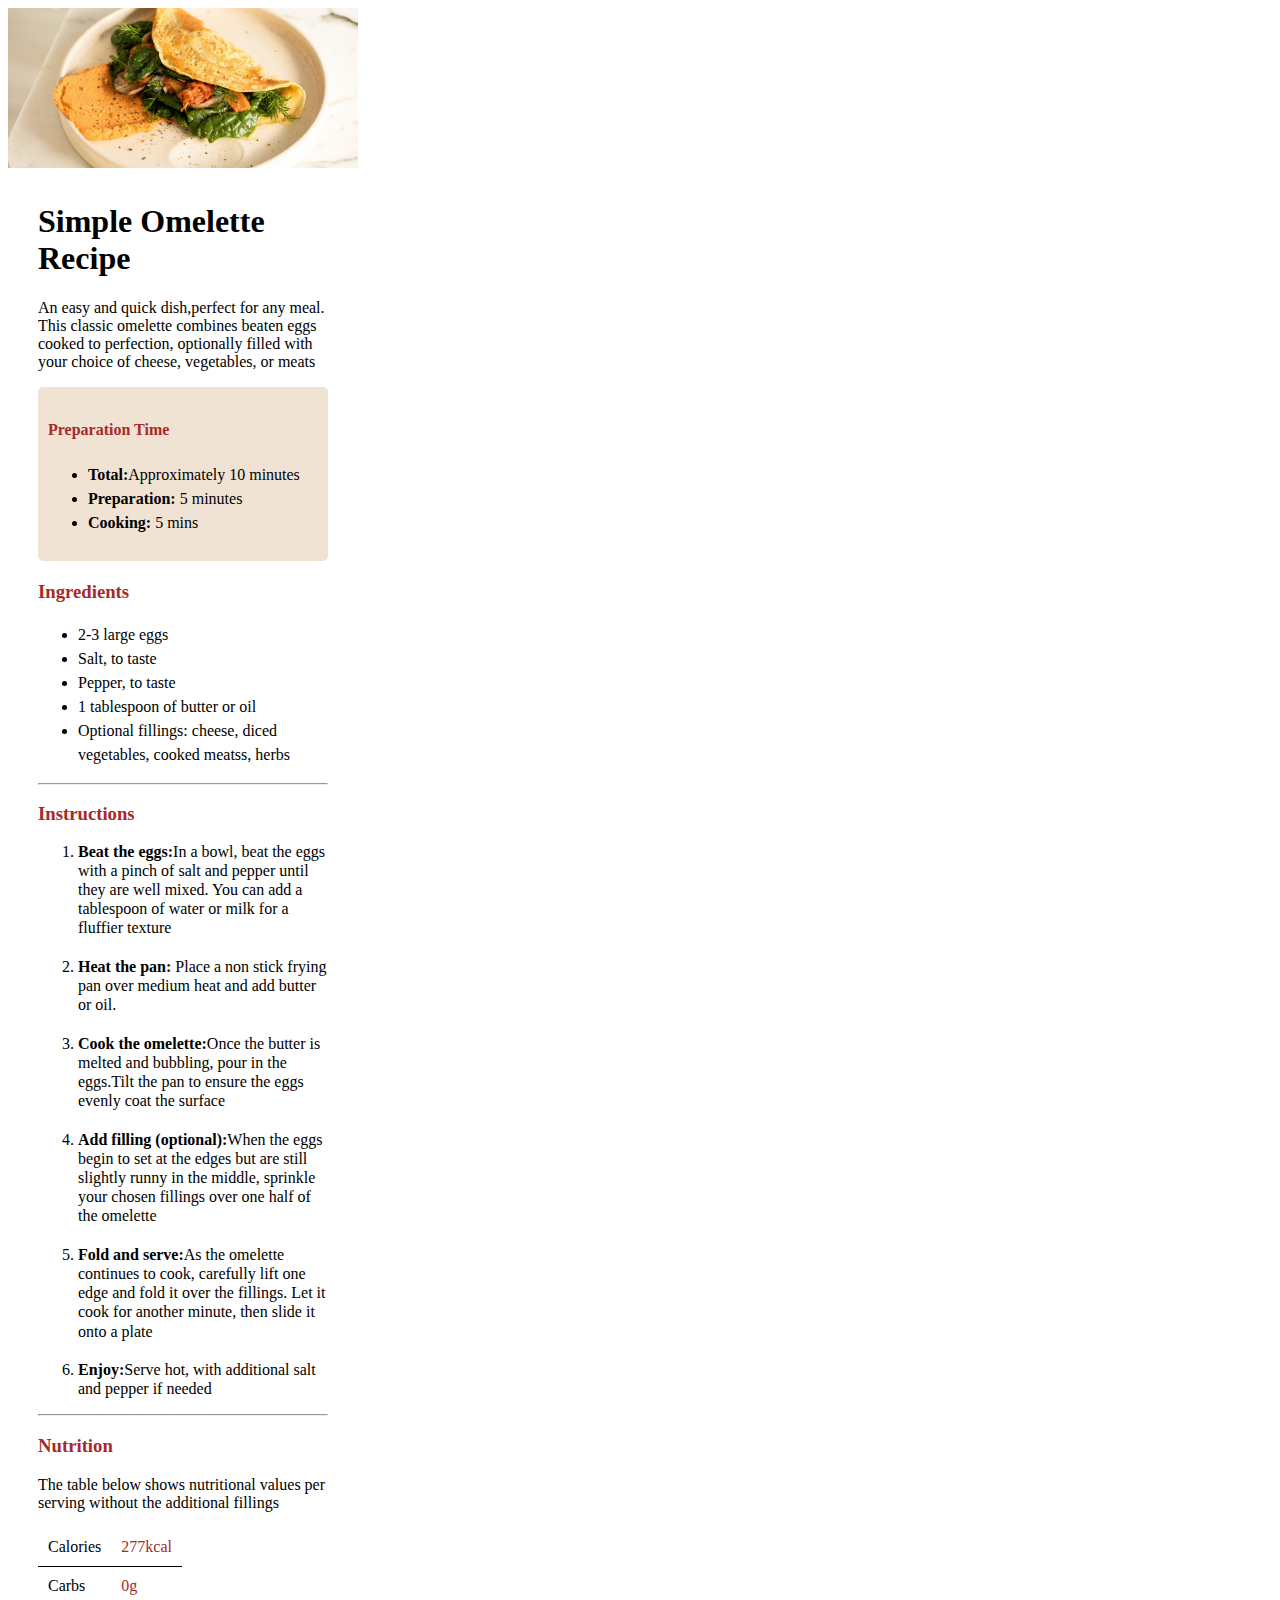
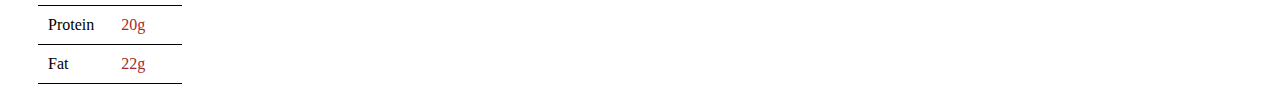
==== index.html @ 5f6d9f62 "....ommlets first commit" ====
<!DOCTYPE html>
<html lang="en">
<head>
    <meta charset="UTF-8">
    <meta name="viewport" content="width=device-width, initial-scale=1.0">
    <title>Omelete preparation</title>
    <link rel="stylesheet" href="omelette.css">
</head>
<body>
    <img src="image/image-omelette.jpeg" alt="A picture of an omelete">
    <div class="body">
    <span class="recipe"><h1>Simple Omelette Recipe</h1></span>
    <p>An easy and quick dish,perfect for any meal. This classic omelette combines beaten eggs cooked to perfection, optionally filled with your choice of cheese, vegetables, or meats</p>
<div class="preparation">
    <span class="head"><h4>Preparation Time</h4></span>
    <ul>
        <li><strong>Total:</strong>Approximately 10 minutes</li>
        <li><strong>Preparation:</strong> 5 minutes</li>
        <li><strong>Cooking:</strong> 5 mins</li>
    </ul>
</div>
<div class="ingredients-used">
<span class="head"><h3>Ingredients</h3></span>
<ul>
    <li>2-3 large eggs</li>
    <li>Salt, to taste</li>
    <li>Pepper, to taste</li>
    <li>1 tablespoon of butter or oil</li>
    <li>Optional fillings: cheese, diced vegetables, cooked meatss, herbs</li>
</ul>
</div><hr>
<div class="cooking-instruction">
    <span class="head"><h3>Instructions</h3></span>
    <ol type="1">
        <li class="number"><strong>Beat the eggs:</strong>In a bowl, beat the eggs with a pinch of salt and pepper until they are well mixed. You can add a tablespoon of water or milk for a fluffier texture</li><br>
        <li class="number"><strong>Heat the pan: </strong>Place a non stick frying pan over medium heat and add butter or oil.</li><br>
        <li class="number"><strong>Cook the omelette:</strong>Once the butter is melted and bubbling, pour in the eggs.Tilt the pan to ensure the eggs evenly coat the surface</li><br>
        <li class="number"><strong>Add filling (optional):</strong>When the eggs begin to set at the edges but are still slightly runny in the middle, sprinkle your chosen fillings over one half of the omelette</li><br>
        <li class="number"><strong>Fold and serve:</strong>As the omelette continues to cook, carefully lift one edge and fold it over the fillings. Let it cook for another minute, then slide it onto a plate </li><br>
        <li class="number"><strong>Enjoy:</strong>Serve hot, with additional salt and pepper if needed</li>
    </ol>
</div><hr>
<div class="nutrition-value">
    <span class="head"><h3>Nutrition</h3></span>
    <p>The table below shows nutritional values per serving without the additional fillings</p>
    <table>
        <tr>
            <span class="name"><td>Calories</td></span>
            <td><span class="value">277kcal</span></td>
        </tr>
        <tr>
            <span class="name"><td>Carbs</td></span>
            <td><span class="value">0g</span></td>
        </tr>
        <tr>
            <span class="name"><td>Protein</td></span>
            <td><span class="value">20g</span></td>
        </tr>
        <tr>
            <span class="name"><td>Fat</td></span>
            <td><span class="value">22g</span></td>
        </tr>
    </table>
</div>
</div>
</body>
</html>
---- omelette.css ----
@layer base {
    :root {
        /* colors */
        --white: #ffffff;
        --green: #333d29;
        --coffee: #43281c;
        --vanilla: #f1e3d3;
        --lemon: #fbf2c0;
        --mocha: #7f4f24;
        --tan: #ddb892;
        --blue: #3e80b6;
    
        /* fonts */
        --decorative: "Montserrat", sans-serif;
        --sans: "Open Sans", sans-serif;
    
        /* font scale */
        --base-size: 1.2rem;
        --scale: 1.25;
        --xl: calc(var(--h1) * var(--scale) * var(--scale)); /* 7.15rem */
        --lg: calc(var(--h1) * var(--scale)); /* 4.575rem */
        --h1: calc(var(--h2) * var(--scale)); /* 3.66rem */
        --h2: calc(var(--h3) * var(--scale)); /* 2.93rem */
        --h3: calc(var(--h4) * var(--scale)); /* 2.34rem */
        --h4: calc(var(--h5) * var(--scale)); /* 1.875rem */
        --h5: calc(var(--h6) * var(--scale)); /* 1.5rem */
        --h6: var(--base-size); /* 1.2rem */
        --small: calc(var(--base-size) / var(--scale)); /* 0.96rem */
    
        /* other variables */
        --radius: 5px;
      }
    
      /* add border box sizing to the page right from the start */
      html {
        box-sizing: border-box;
      }
      *,
      *:before,
      *:after {
        box-sizing: inherit;
      }
body{
    background-color: white;
    max-width: 350px;
    align-content: center;
    /* border: 1rem solid black; */
     font-family:Cambria, Cochin, Georgia, Times, 'Times New Roman', serif;
    /* font-size: ;*/
    
     
}
img{
    max-width: 100%;

}
.body{
    margin: 0;
    padding: 10px 30px;
    font-weight:400; 
}
.recipe{
font-family:Georgia, 'Times New Roman', Times, serif;
}
.preparation{
    background-color: var(--vanilla);
    border-radius: var(--radius);
    padding: 10px;
    line-height: var(--h5);
}
.head{
    color: brown;
}
.ingredients-used{
    line-height: var(--h5);
   border: bottom 1px;
}
.cooking-instruction{
    line-height: var(--h6);
}
.value{
    color: brown;
    font-weight: 400;
}
table{
    border-collapse: collapse;
    border-spacing: 30px;
}
td{
    border-bottom: 0.5px solid #000;
    padding:10px;
}
.nutrition-value{
    margin-top: 10px;
}

}
@media(min-width: 700px){
    .recipe{
        max-width: 100%;
    }
    .body{
        max-width: 100%;
    }
    }
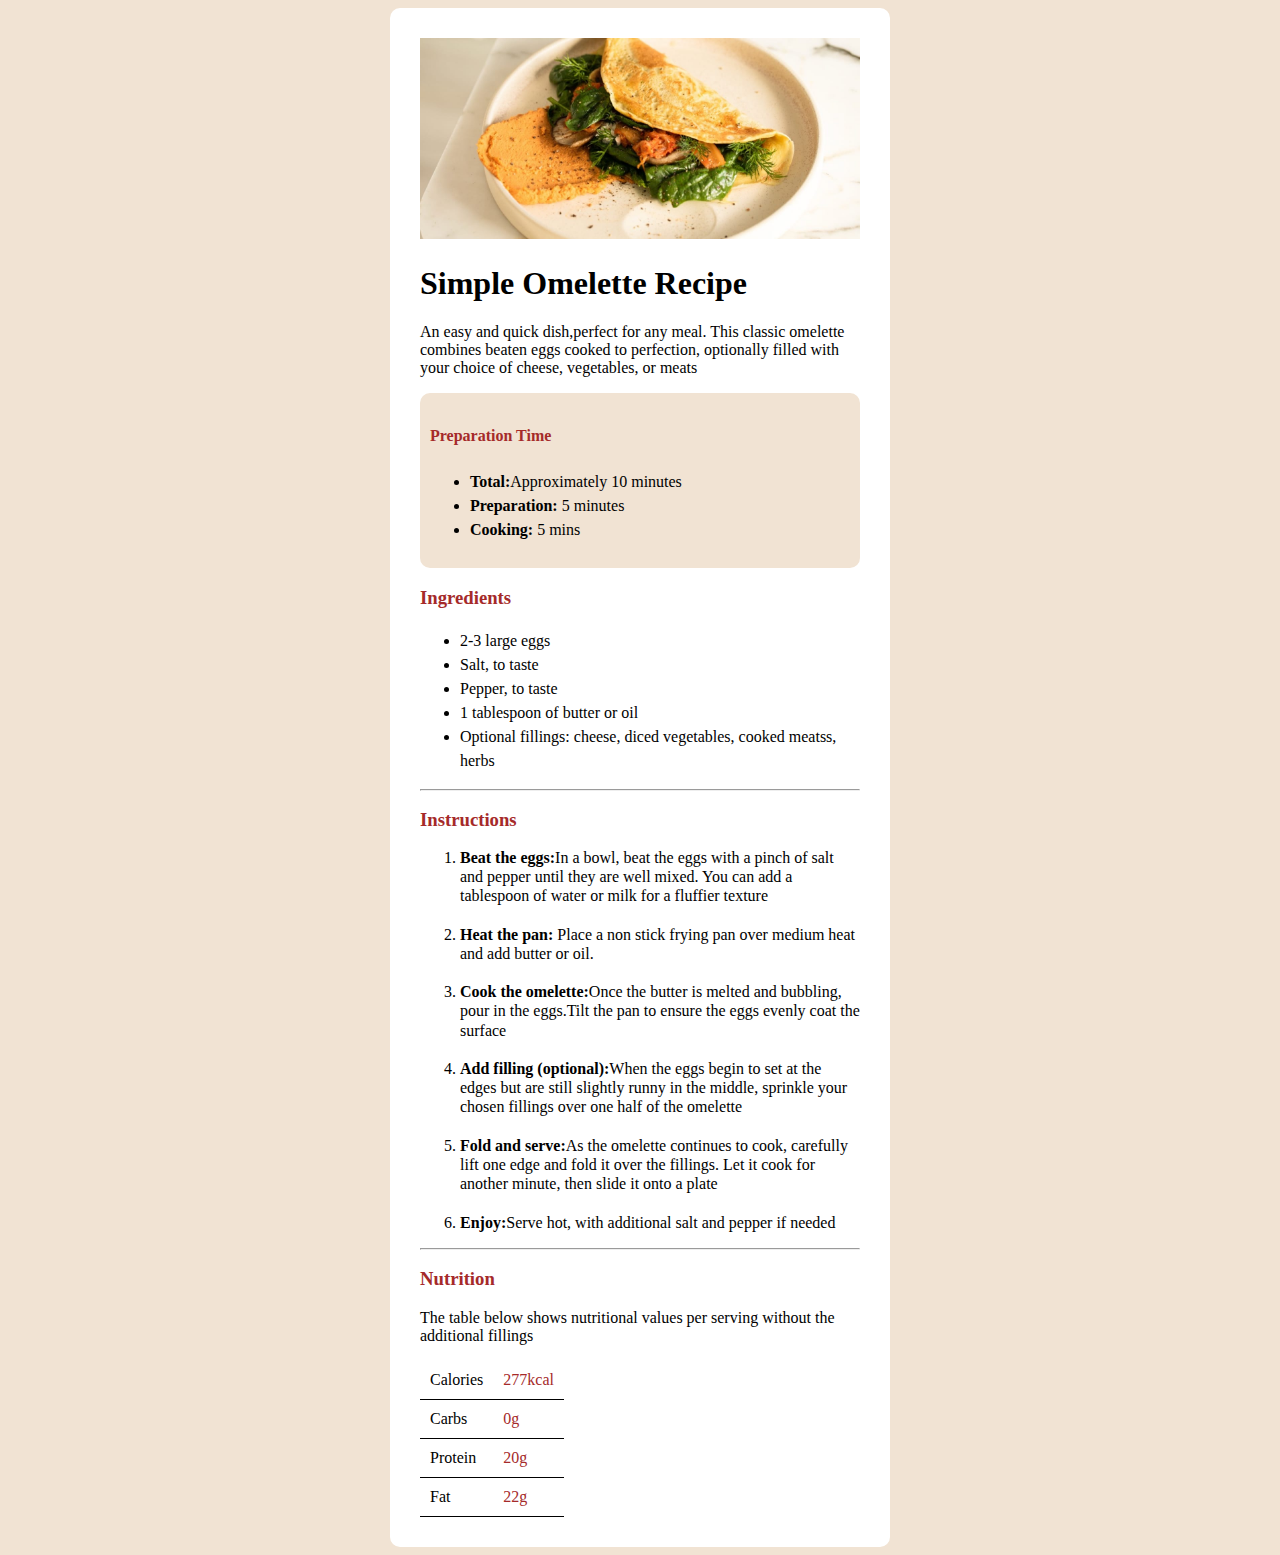
==== commit 5a07f955: "finalizing the media query" ====
--- a/index.html
+++ b/index.html
@@ -7,10 +7,12 @@
     <link rel="stylesheet" href="omelette.css">
 </head>
 <body>
-    <img src="image/image-omelette.jpeg" alt="A picture of an omelete">
-    <div class="body">
-    <span class="recipe"><h1>Simple Omelette Recipe</h1></span>
-    <p>An easy and quick dish,perfect for any meal. This classic omelette combines beaten eggs cooked to perfection, optionally filled with your choice of cheese, vegetables, or meats</p>
+
+    <div class="container">
+        <img src="image/image-omelette.jpeg" alt="A picture of an omelete">
+    
+        <span class="recipe"><h1>Simple Omelette Recipe</h1></span>
+        <p>An easy and quick dish,perfect for any meal. This classic omelette combines beaten eggs cooked to perfection, optionally filled with your choice of cheese, vegetables, or meats</p>
 <div class="preparation">
     <span class="head"><h4>Preparation Time</h4></span>
     <ul>
@@ -63,5 +65,7 @@
     </table>
 </div>
 </div>
+    </div>
+    
 </body>
 </html>--- a/omelette.css
+++ b/omelette.css
@@ -28,7 +28,7 @@
         --small: calc(var(--base-size) / var(--scale)); /* 0.96rem */
     
         /* other variables */
-        --radius: 5px;
+        --radius: 10px;
       }
     
       /* add border box sizing to the page right from the start */
@@ -42,7 +42,6 @@
       }
 body{
     background-color: white;
-    max-width: 350px;
     align-content: center;
     /* border: 1rem solid black; */
      font-family:Cambria, Cochin, Georgia, Times, 'Times New Roman', serif;
@@ -50,15 +49,18 @@
     
      
 }
+.container{
+    max-width: 350px;
+}
 img{
     max-width: 100%;
 
 }
-.body{
+/* .body{
     margin: 0;
     padding: 10px 30px;
     font-weight:400; 
-}
+} */
 .recipe{
 font-family:Georgia, 'Times New Roman', Times, serif;
 }
@@ -95,11 +97,24 @@
 }
 
 }
-@media(min-width: 700px){
-    .recipe{
+@media(min-width: 768px){
+    /* .recipe{
         max-width: 100%;
-    }
-    .body{
-        max-width: 100%;
+    } */
+    .container{
+        max-width: 700px;
     }
     }
+@media (min-width:1024px){
+    body{
+        padding: 1000;
+        background-color:var(--vanilla) ;
+    }
+    .container{
+        max-width: 500px;
+        background-color: white;
+        padding: 30px;
+        margin: 0 auto;
+        border-radius:var(--radius);
+    }
+}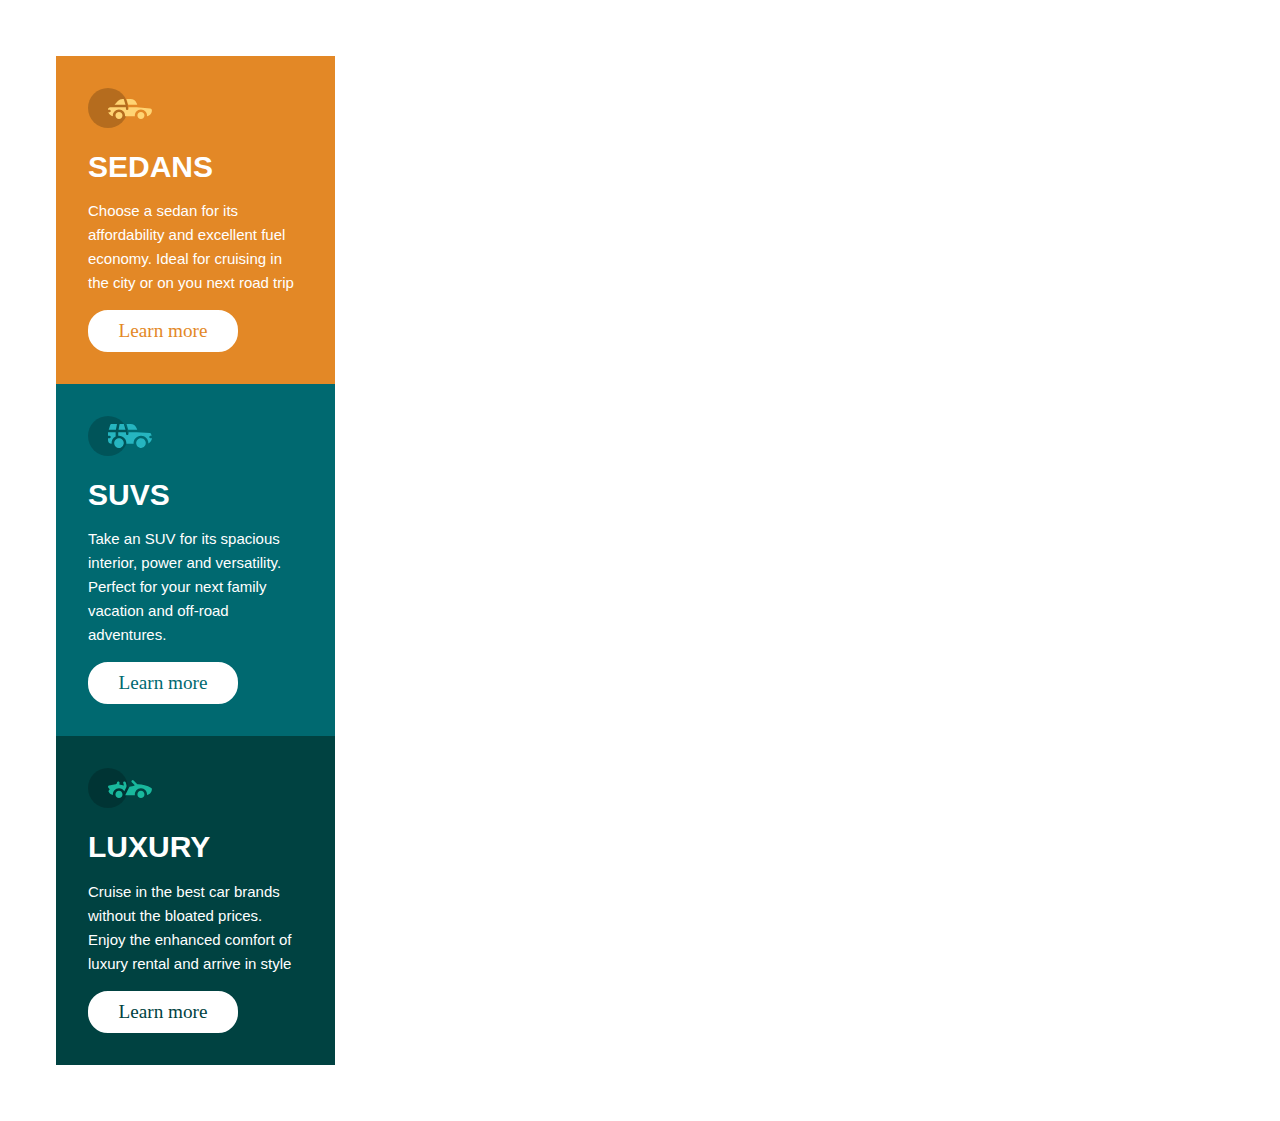
==== commit cf5ad591: "created an index.html" ====
--- a/index.html
+++ b/index.html
@@ -3,69 +3,30 @@
 <head>
     <meta charset="UTF-8">
     <meta name="viewport" content="width=device-width, initial-scale=1.0">
-    <title>Omelete preparation</title>
-    <link rel="stylesheet" href="omelette.css">
+    <title>Car models</title>
+    <link rel="stylesheet" href="cars.css">
 </head>
 <body>
+    <div class="car-models">
+    <div class="sedan-model">
+        <img src="image/icon-sedans.svg" alt="An icon of a sedan">
+<h1>SEDANS</h1>
+<p>Choose a sedan for its affordability and excellent fuel economy. Ideal for cruising in the city or on you next road trip</p>
+<a href="" target="_blank" class="button">Learn more</a>
+    </div>
 
-    <div class="container">
-        <img src="image/image-omelette.jpeg" alt="A picture of an omelete">
-    
-        <span class="recipe"><h1>Simple Omelette Recipe</h1></span>
-        <p>An easy and quick dish,perfect for any meal. This classic omelette combines beaten eggs cooked to perfection, optionally filled with your choice of cheese, vegetables, or meats</p>
-<div class="preparation">
-    <span class="head"><h4>Preparation Time</h4></span>
-    <ul>
-        <li><strong>Total:</strong>Approximately 10 minutes</li>
-        <li><strong>Preparation:</strong> 5 minutes</li>
-        <li><strong>Cooking:</strong> 5 mins</li>
-    </ul>
+<div class="suv-model">
+    <img src="image/icon-suvs.svg" alt="An icon of a sedan">
+<h1>SUVS</h1>
+<p>Take an SUV for its spacious interior, power and versatility. Perfect for your next family vacation and off-road adventures.</p>
+<a href="" target="_blank" class="button">Learn more</a>
 </div>
-<div class="ingredients-used">
-<span class="head"><h3>Ingredients</h3></span>
-<ul>
-    <li>2-3 large eggs</li>
-    <li>Salt, to taste</li>
-    <li>Pepper, to taste</li>
-    <li>1 tablespoon of butter or oil</li>
-    <li>Optional fillings: cheese, diced vegetables, cooked meatss, herbs</li>
-</ul>
-</div><hr>
-<div class="cooking-instruction">
-    <span class="head"><h3>Instructions</h3></span>
-    <ol type="1">
-        <li class="number"><strong>Beat the eggs:</strong>In a bowl, beat the eggs with a pinch of salt and pepper until they are well mixed. You can add a tablespoon of water or milk for a fluffier texture</li><br>
-        <li class="number"><strong>Heat the pan: </strong>Place a non stick frying pan over medium heat and add butter or oil.</li><br>
-        <li class="number"><strong>Cook the omelette:</strong>Once the butter is melted and bubbling, pour in the eggs.Tilt the pan to ensure the eggs evenly coat the surface</li><br>
-        <li class="number"><strong>Add filling (optional):</strong>When the eggs begin to set at the edges but are still slightly runny in the middle, sprinkle your chosen fillings over one half of the omelette</li><br>
-        <li class="number"><strong>Fold and serve:</strong>As the omelette continues to cook, carefully lift one edge and fold it over the fillings. Let it cook for another minute, then slide it onto a plate </li><br>
-        <li class="number"><strong>Enjoy:</strong>Serve hot, with additional salt and pepper if needed</li>
-    </ol>
-</div><hr>
-<div class="nutrition-value">
-    <span class="head"><h3>Nutrition</h3></span>
-    <p>The table below shows nutritional values per serving without the additional fillings</p>
-    <table>
-        <tr>
-            <span class="name"><td>Calories</td></span>
-            <td><span class="value">277kcal</span></td>
-        </tr>
-        <tr>
-            <span class="name"><td>Carbs</td></span>
-            <td><span class="value">0g</span></td>
-        </tr>
-        <tr>
-            <span class="name"><td>Protein</td></span>
-            <td><span class="value">20g</span></td>
-        </tr>
-        <tr>
-            <span class="name"><td>Fat</td></span>
-            <td><span class="value">22g</span></td>
-        </tr>
-    </table>
+
+<div class="luxury-model">
+    <img src="image/icon-luxury.svg" alt="An icon of a sedan">
+<h1>LUXURY</h1>
+<p>Cruise in the best car brands without the bloated prices. Enjoy the enhanced comfort of luxury rental and arrive in style</p>
+<a href="" target="_blank" class="button">Learn more</a>
 </div>
 </div>
-    </div>
-    
-</body>
-</html>+</body>--- a/cars.css
+++ b/cars.css
@@ -0,0 +1,124 @@
+@layer base {
+    :root {
+        /* colors */
+        --white: #ffffff;
+        --green: #333d29;
+        --coffee: #43281c;
+        --vanilla: #f1e3d3;
+        --lemon: #fbf2c0;
+        --mocha: #7f4f24;
+        --tan: #ddb892;
+        --blue: #3e80b6;
+    
+        /* fonts */
+        --decorative: "Montserrat", sans-serif;
+        --sans: "Open Sans", sans-serif;
+    
+        /* font scale */
+        --base-size: 1.2rem;
+        --scale: 1.25;
+        --xl: calc(var(--h1) * var(--scale) * var(--scale)); /* 7.15rem */
+        --lg: calc(var(--h1) * var(--scale)); /* 4.575rem */
+        --h1: calc(var(--h2) * var(--scale)); /* 3.66rem */
+        --h2: calc(var(--h3) * var(--scale)); /* 2.93rem */
+        --h3: calc(var(--h4) * var(--scale)); /* 2.34rem */
+        --h4: calc(var(--h5) * var(--scale)); /* 1.875rem */
+        --h5: calc(var(--h6) * var(--scale)); /* 1.5rem */
+        --h6: var(--base-size); /* 1.2rem */
+        --small: calc(var(--base-size) / var(--scale)); /* 0.96rem */
+    
+        /* other variables */
+        --radius: 20px;
+      }
+    
+      /* add border box sizing to the page right from the start */
+      html {
+        box-sizing: border-box;
+      }
+      *,
+      *:before,
+      *:after {
+        box-sizing: inherit;
+      }
+    body{
+        background-color: white; 
+        color:white;
+        font-family: Arial, Helvetica, sans-serif;
+        font-weight: 300px;
+        Font-size: 15px;
+        line-height: var(--h5);
+    }
+    .car-models{
+        padding:3rem;
+        max-width: 375px;
+    }
+    .sedan-model{
+        padding:2rem;
+        background-color: hsl(31, 77%, 52%);
+    }
+    .sedan-model .button{
+        color:hsl(31, 77%, 52%);
+    }
+    .suv-model{
+        padding:2rem;
+        background-color: hsl(184, 100%, 22%);
+    }
+    .suv-model .button{
+        color:hsl(184, 100%, 22%);
+    }
+    .luxury-model{
+        padding:2rem;
+        background-color:hsl(179, 100%, 13%);
+    }
+    .luxury-model .button{
+        color:hsl(179, 100%, 13%);
+    }
+.button{
+    /* margin:0 auto 5rem auto; */
+    border: 2px solid var(--white);
+    font-family: Lexend Deca;
+    font-size: var(--h6);
+    display: block;
+    padding:7px;
+    text-align: center;
+    text-decoration: none;
+    border-radius: var(--radius);
+    background-color: var(--white);
+    max-width: 150px;
+    align-self: center;
+}
+@media (min-width: 1440px){
+    body{
+        line-height: var(--h5);
+       margin: 100px;
+    }
+.car-models{
+    display: grid;
+    grid-template-columns: repeat(3,1fr);
+     grid-template-rows: repeat(4,1fr); 
+    margin:100px;
+    padding-top: 100px;
+    place-items: center;
+}
+.sedan-model{
+    min-width: 300px;
+    min-height: 600px;
+    line-height: var(--h3);
+    justify-self: center;
+    margin:0 auto;
+    padding-top:100px;
+}
+.suv-model{
+    min-width: 300px;
+    line-height: var(--h3);
+    min-height: 600px;
+    padding-top:100px;
+}
+.luxury-model{
+    min-height:600px;
+    line-height: var(--h3);
+    min-width: 300px;
+    padding-top:100px;
+}
+}
+    }